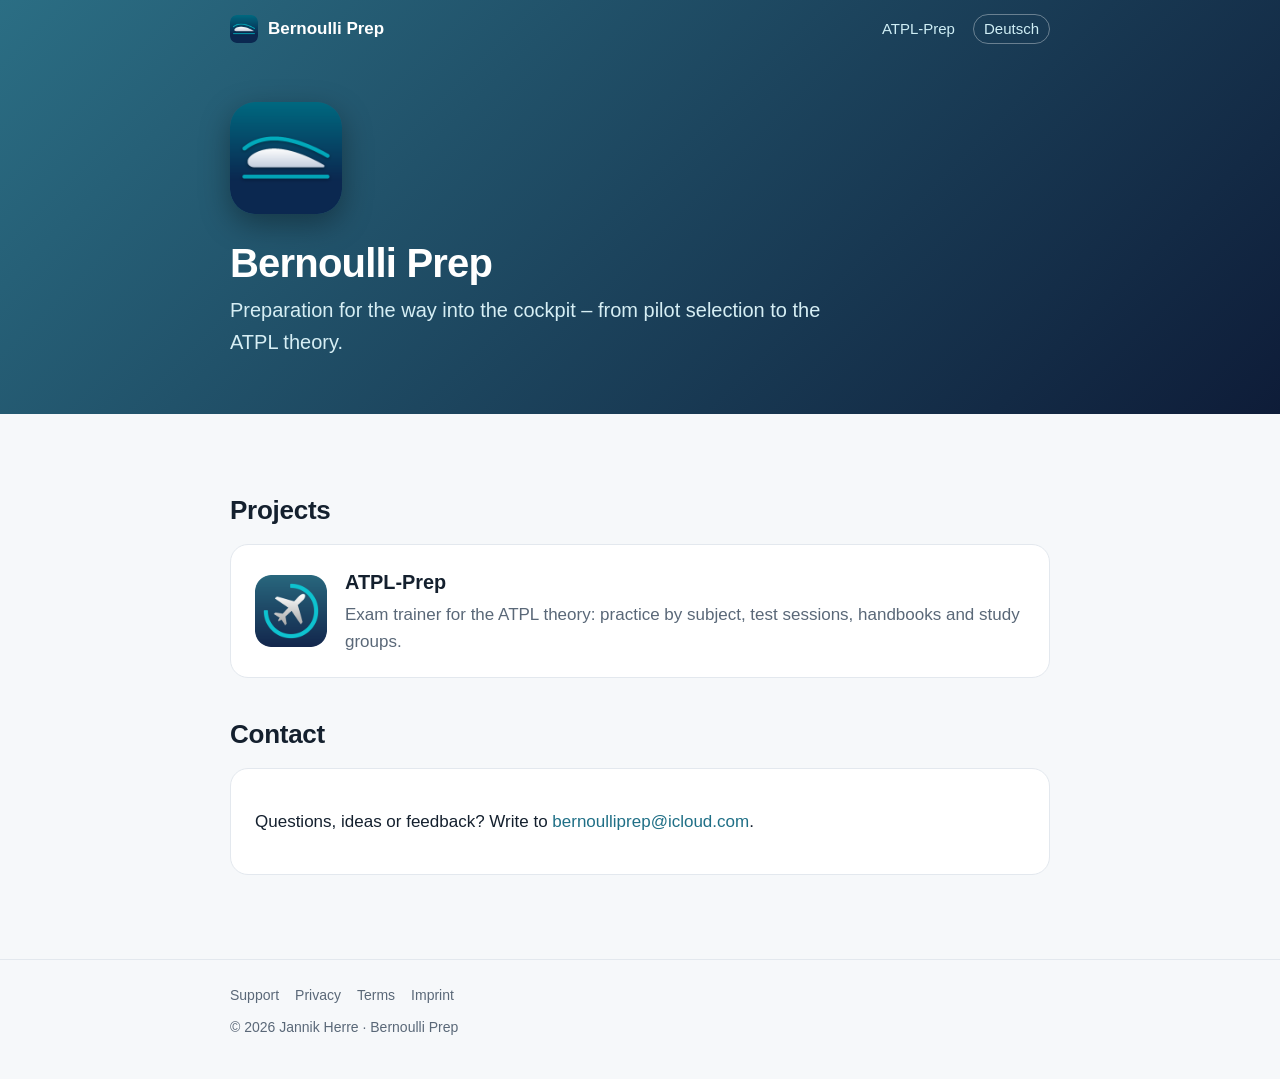
==== index.html @ be17d69d "Add files via upload" ====
<!doctype html>
<html lang="en">
<head>
<meta charset="utf-8">
<meta name="viewport" content="width=device-width, initial-scale=1">
<title>Bernoulli Prep</title>
<meta name="description" content="Preparation for the way into the cockpit.">
<link rel="icon" type="image/png" href="favicon.png">
<link rel="apple-touch-icon" href="assets/bernoulli-prep-180.png">
<link rel="alternate" hreflang="de" href="de/index.html">
<link rel="stylesheet" href="assets/style.css">
</head>
<body>
<header class="top"><div class="wrap"><nav><a class="brand" href="index.html"><img src="assets/bernoulli-prep-180.png" alt="">Bernoulli Prep</a><a href="atpl-prep/index.html">ATPL-Prep</a><a class="lang" href="de/index.html" hreflang="de">Deutsch</a></nav><section class="hero"><img class="icon" src="assets/bernoulli-prep-512.png" alt=""><h1>Bernoulli Prep</h1><p>Preparation for the way into the cockpit – from pilot selection to the ATPL theory.</p></section></div></header>
<main><div class="wrap">
<h2>Projects</h2><a class="card app-row" href="atpl-prep/index.html" style="color:inherit;text-decoration:none"><img src="assets/icon-180.png" alt="ATPL-Prep icon"><div><h3>ATPL-Prep</h3><p>Exam trainer for the ATPL theory: practice by subject, test sessions, handbooks and study groups.</p></div></a><h2>Contact</h2><div class="card"><p>Questions, ideas or feedback? Write to <a href="mailto:bernoulliprep@icloud.com">bernoulliprep@icloud.com</a>.</p></div>
</div></main>
<footer><div class="wrap"><div class="links"><a href="atpl-prep/support.html">Support</a><a href="atpl-prep/privacy.html">Privacy</a><a href="atpl-prep/terms.html">Terms</a><a href="imprint.html">Imprint</a></div><div style="margin-top:10px">© 2026 Jannik Herre · <a href="index.html">Bernoulli Prep</a></div></div></footer>
</body>
</html>
---- assets/style.css ----
:root{--bg:#f6f8fa;--card:#fff;--text:#14202e;--muted:#5a6878;--line:#e3e8ee;--accent:#1F6F86;
--hero1:#2B6E84;--hero2:#0E1C38;--chip:#e8f4f7}
@media (prefers-color-scheme:dark){:root{--bg:#0b1422;--card:#111d2f;--text:#e7edf4;--muted:#9aa8b8;
--line:#22324a;--accent:#7FDCEB;--chip:#15293d}}
*{box-sizing:border-box}
h1,h2,h3,p{overflow-wrap:break-word;hyphens:auto;-webkit-hyphens:auto}
html{-webkit-text-size-adjust:100%}
body{margin:0;background:var(--bg);color:var(--text);
font:17px/1.6 -apple-system,BlinkMacSystemFont,"SF Pro Text","Segoe UI",Roboto,Helvetica,Arial,sans-serif}
a{color:var(--accent);text-decoration:none}a:hover{text-decoration:underline}
.wrap{max-width:860px;margin:0 auto;padding:0 20px}
header.top{background:linear-gradient(135deg,var(--hero1),var(--hero2));color:#fff}
header.top nav{display:flex;align-items:center;gap:18px;padding:14px 0;flex-wrap:wrap}
header.top nav a{color:#cfeef5;font-size:15px}
header.top nav .brand{color:#fff;font-weight:700;font-size:17px;margin-right:auto;display:flex;align-items:center;gap:10px}
header.top nav .brand img{width:28px;height:28px;border-radius:7px}
.lang{border:1px solid rgba(255,255,255,.35);border-radius:999px;padding:2px 10px}
.hero{padding:44px 0 56px}
.hero .icon{width:112px;height:112px;border-radius:25px;box-shadow:0 10px 30px rgba(0,0,0,.35)}
.hero h1{font-size:40px;line-height:1.15;margin:18px 0 8px;letter-spacing:-.02em}
.hero p{font-size:20px;color:#d6eef4;margin:0;max-width:620px}
.btn{display:inline-block;margin-top:24px;background:#fff;color:#0E1C38;font-weight:600;padding:11px 20px;border-radius:12px}
.btn:hover{text-decoration:none;opacity:.9}
.btn.soon{background:rgba(255,255,255,.14);color:#fff;border:1px solid rgba(255,255,255,.35)}
main{padding:40px 0 20px}
h2{font-size:26px;letter-spacing:-.01em;margin:36px 0 12px}
.page h1{font-size:34px;letter-spacing:-.02em;margin:0 0 6px}
.page .sub{color:var(--muted);margin:0 0 28px}
.page h3{font-size:19px;margin:30px 0 6px}
.page p{margin:0 0 12px}
.card{background:var(--card);border:1px solid var(--line);border-radius:18px;padding:22px 24px;margin:0 0 16px}
.grid{display:grid;grid-template-columns:repeat(auto-fit,minmax(230px,1fr));gap:16px}
.grid .card h3{margin:0 0 6px;font-size:18px}.grid .card p{margin:0;color:var(--muted);font-size:16px}
.shots{display:flex;gap:16px;overflow-x:auto;padding:6px 2px 16px;scroll-snap-type:x mandatory}
.shots img{width:220px;flex:none;border-radius:22px;border:1px solid var(--line);scroll-snap-align:start}
.app-row{display:flex;gap:18px;align-items:center}
.app-row img{width:72px;height:72px;border-radius:16px}
.app-row h3{margin:0}.app-row p{margin:2px 0 0;color:var(--muted)}
.chip{display:inline-block;background:var(--chip);color:var(--accent);border-radius:999px;padding:2px 10px;font-size:14px;font-weight:600}
details{border-top:1px solid var(--line);padding:12px 0}details:first-of-type{border-top:0}
summary{cursor:pointer;font-weight:600}details p{margin:8px 0 0;color:var(--muted)}
footer{border-top:1px solid var(--line);margin-top:48px;padding:24px 0 40px;color:var(--muted);font-size:14px}
footer .links{display:flex;flex-wrap:wrap;gap:6px 16px}footer a{color:var(--muted)}
.card>h3:first-child{margin-top:0}
@media (max-width:560px){.page h1{font-size:26px}.hero h1{font-size:32px}.hero p{font-size:18px}body{font-size:16px}
header.top nav{gap:12px}header.top nav a{font-size:14px}header.top nav .brand{font-size:15px;gap:8px}header.top nav .brand img{width:24px;height:24px}.lang{padding:1px 8px}}
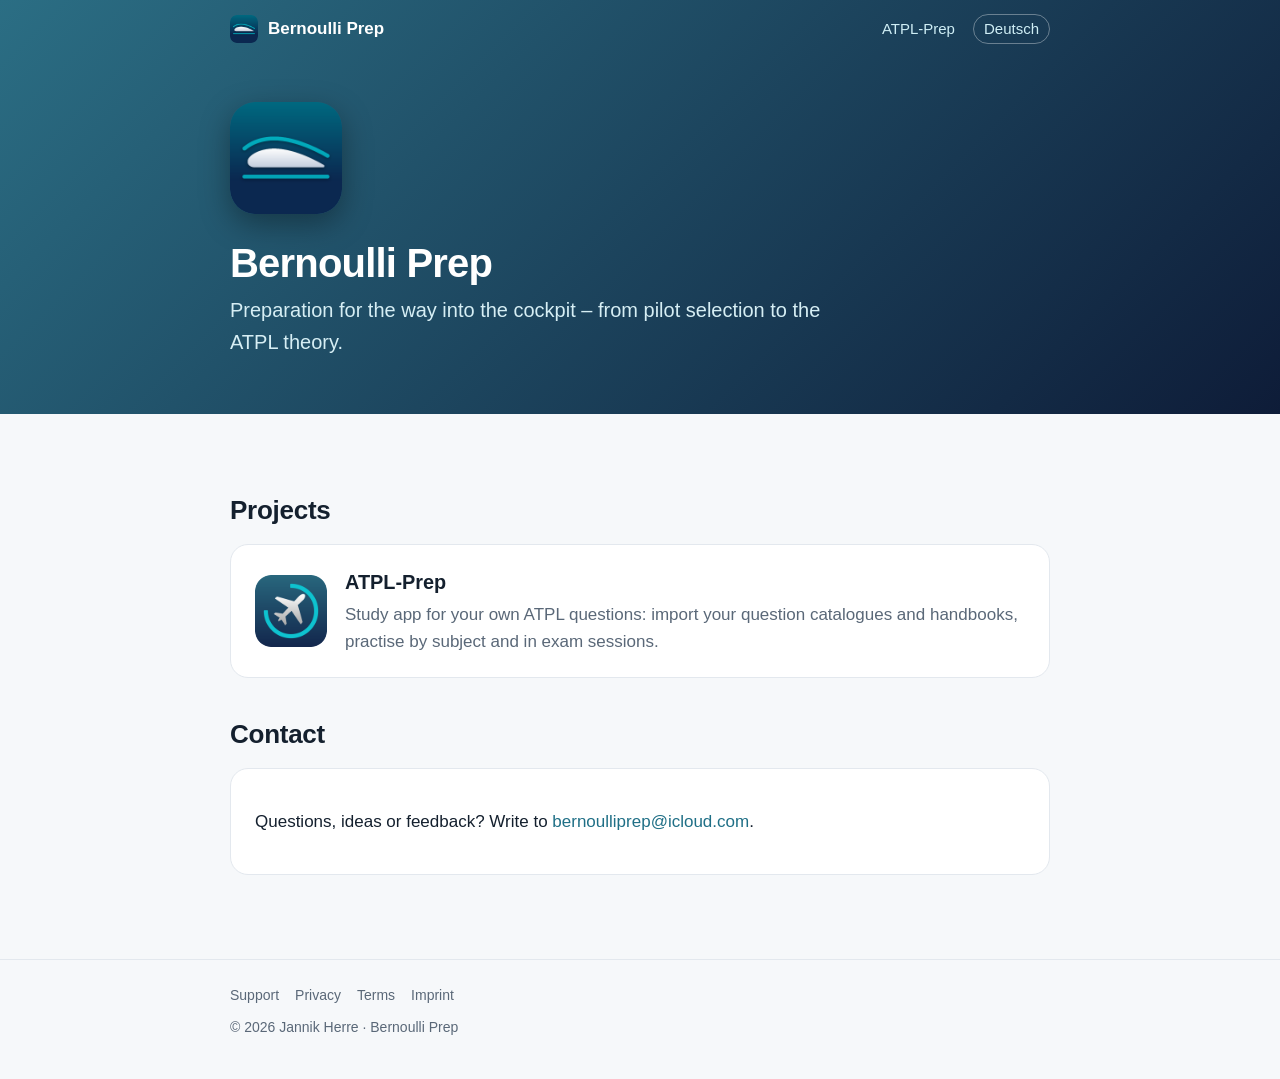
==== commit b6066fb3: "Add files via upload" ====
--- a/index.html
+++ b/index.html
@@ -13,7 +13,7 @@
 <body>
 <header class="top"><div class="wrap"><nav><a class="brand" href="index.html"><img src="assets/bernoulli-prep-180.png" alt="">Bernoulli Prep</a><a href="atpl-prep/index.html">ATPL-Prep</a><a class="lang" href="de/index.html" hreflang="de">Deutsch</a></nav><section class="hero"><img class="icon" src="assets/bernoulli-prep-512.png" alt=""><h1>Bernoulli Prep</h1><p>Preparation for the way into the cockpit – from pilot selection to the ATPL theory.</p></section></div></header>
 <main><div class="wrap">
-<h2>Projects</h2><a class="card app-row" href="atpl-prep/index.html" style="color:inherit;text-decoration:none"><img src="assets/icon-180.png" alt="ATPL-Prep icon"><div><h3>ATPL-Prep</h3><p>Exam trainer for the ATPL theory: practice by subject, test sessions, handbooks and study groups.</p></div></a><h2>Contact</h2><div class="card"><p>Questions, ideas or feedback? Write to <a href="mailto:bernoulliprep@icloud.com">bernoulliprep@icloud.com</a>.</p></div>
+<h2>Projects</h2><a class="card app-row" href="atpl-prep/index.html" style="color:inherit;text-decoration:none"><img src="assets/icon-180.png" alt="ATPL-Prep icon"><div><h3>ATPL-Prep</h3><p>Study app for your own ATPL questions: import your question catalogues and handbooks, practise by subject and in exam sessions.</p></div></a><h2>Contact</h2><div class="card"><p>Questions, ideas or feedback? Write to <a href="mailto:bernoulliprep@icloud.com">bernoulliprep@icloud.com</a>.</p></div>
 </div></main>
 <footer><div class="wrap"><div class="links"><a href="atpl-prep/support.html">Support</a><a href="atpl-prep/privacy.html">Privacy</a><a href="atpl-prep/terms.html">Terms</a><a href="imprint.html">Imprint</a></div><div style="margin-top:10px">© 2026 Jannik Herre · <a href="index.html">Bernoulli Prep</a></div></div></footer>
 </body>
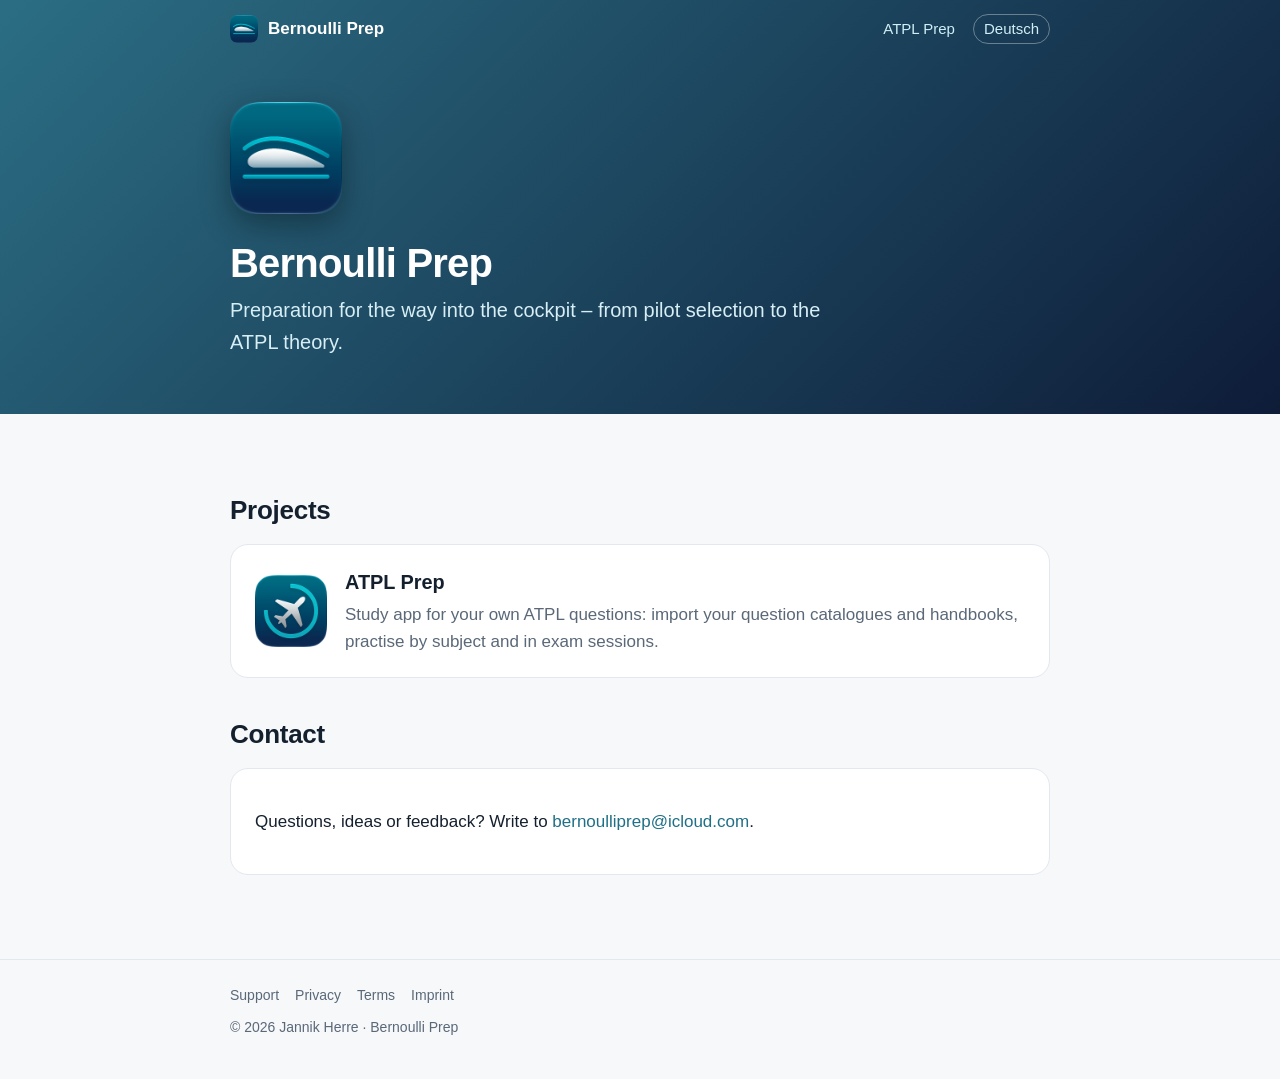
==== commit a5f09e9a: "Add files via upload" ====
--- a/index.html
+++ b/index.html
@@ -11,9 +11,9 @@
 <link rel="stylesheet" href="assets/style.css">
 </head>
 <body>
-<header class="top"><div class="wrap"><nav><a class="brand" href="index.html"><img src="assets/bernoulli-prep-180.png" alt="">Bernoulli Prep</a><a href="atpl-prep/index.html">ATPL-Prep</a><a class="lang" href="de/index.html" hreflang="de">Deutsch</a></nav><section class="hero"><img class="icon" src="assets/bernoulli-prep-512.png" alt=""><h1>Bernoulli Prep</h1><p>Preparation for the way into the cockpit – from pilot selection to the ATPL theory.</p></section></div></header>
+<header class="top"><div class="wrap"><nav><a class="brand" href="index.html"><img src="assets/bernoulli-prep-180.png" alt="">Bernoulli Prep</a><a href="atpl-prep/index.html">ATPL Prep</a><a class="lang" href="de/index.html" hreflang="de">Deutsch</a></nav><section class="hero"><img class="icon" src="assets/bernoulli-prep-512.png" alt=""><h1>Bernoulli Prep</h1><p>Preparation for the way into the cockpit – from pilot selection to the ATPL theory.</p></section></div></header>
 <main><div class="wrap">
-<h2>Projects</h2><a class="card app-row" href="atpl-prep/index.html" style="color:inherit;text-decoration:none"><img src="assets/icon-180.png" alt="ATPL-Prep icon"><div><h3>ATPL-Prep</h3><p>Study app for your own ATPL questions: import your question catalogues and handbooks, practise by subject and in exam sessions.</p></div></a><h2>Contact</h2><div class="card"><p>Questions, ideas or feedback? Write to <a href="mailto:bernoulliprep@icloud.com">bernoulliprep@icloud.com</a>.</p></div>
+<h2>Projects</h2><a class="card app-row" href="atpl-prep/index.html" style="color:inherit;text-decoration:none"><img src="assets/icon-180.png" alt="ATPL Prep icon"><div><h3>ATPL Prep</h3><p>Study app for your own ATPL questions: import your question catalogues and handbooks, practise by subject and in exam sessions.</p></div></a><h2>Contact</h2><div class="card"><p>Questions, ideas or feedback? Write to <a href="mailto:bernoulliprep@icloud.com">bernoulliprep@icloud.com</a>.</p></div>
 </div></main>
 <footer><div class="wrap"><div class="links"><a href="atpl-prep/support.html">Support</a><a href="atpl-prep/privacy.html">Privacy</a><a href="atpl-prep/terms.html">Terms</a><a href="imprint.html">Imprint</a></div><div style="margin-top:10px">© 2026 Jannik Herre · <a href="index.html">Bernoulli Prep</a></div></div></footer>
 </body>
--- a/assets/style.css
+++ b/assets/style.css
@@ -4,6 +4,7 @@
 --line:#22324a;--accent:#7FDCEB;--chip:#15293d}}
 *{box-sizing:border-box}
 h1,h2,h3,p{overflow-wrap:break-word;hyphens:auto;-webkit-hyphens:auto}
+a[href^="mailto:"]{hyphens:none;-webkit-hyphens:none;white-space:nowrap}
 html{-webkit-text-size-adjust:100%}
 body{margin:0;background:var(--bg);color:var(--text);
 font:17px/1.6 -apple-system,BlinkMacSystemFont,"SF Pro Text","Segoe UI",Roboto,Helvetica,Arial,sans-serif}
@@ -31,8 +32,21 @@
 .card{background:var(--card);border:1px solid var(--line);border-radius:18px;padding:22px 24px;margin:0 0 16px}
 .grid{display:grid;grid-template-columns:repeat(auto-fit,minmax(230px,1fr));gap:16px}
 .grid .card h3{margin:0 0 6px;font-size:18px}.grid .card p{margin:0;color:var(--muted);font-size:16px}
-.shots{display:flex;gap:16px;overflow-x:auto;padding:6px 2px 16px;scroll-snap-type:x mandatory}
-.shots img{width:220px;flex:none;border-radius:22px;border:1px solid var(--line);scroll-snap-align:start}
+.gallery{margin:0 0 8px}
+.gbar{display:flex;align-items:center;justify-content:space-between;gap:12px;margin-bottom:14px}
+.seg{display:inline-flex;gap:4px;padding:4px;background:var(--card);border:1px solid var(--line);border-radius:999px}
+.seg button{font:inherit;font-size:15px;font-weight:600;color:var(--muted);background:none;border:0;border-radius:999px;padding:6px 16px;cursor:pointer}
+.seg button[aria-selected="true"]{background:var(--accent);color:var(--card)}
+.arrows{display:flex;gap:8px}
+.arrows button{width:38px;height:38px;border-radius:50%;border:1px solid var(--line);background:var(--card);color:var(--text);font-size:20px;line-height:1;cursor:pointer;display:flex;align-items:center;justify-content:center}
+.arrows button:disabled{opacity:.35;cursor:default}
+@media (hover:none){.arrows{display:none}}
+main{overflow-x:clip}
+.shots{display:flex;gap:16px;overflow-x:auto;scroll-snap-type:x mandatory;scrollbar-width:none;
+margin:0 calc(50% - 50vw);padding:6px max(20px,calc(50vw - 410px)) 16px;scroll-padding-inline:max(20px,calc(50vw - 410px))}
+.shots::-webkit-scrollbar{display:none}
+.shots[hidden]{display:none}
+.shots img{height:clamp(300px,42vw,380px);width:auto;flex:none;border-radius:18px;border:1px solid var(--line);scroll-snap-align:start}
 .app-row{display:flex;gap:18px;align-items:center}
 .app-row img{width:72px;height:72px;border-radius:16px}
 .app-row h3{margin:0}.app-row p{margin:2px 0 0;color:var(--muted)}
